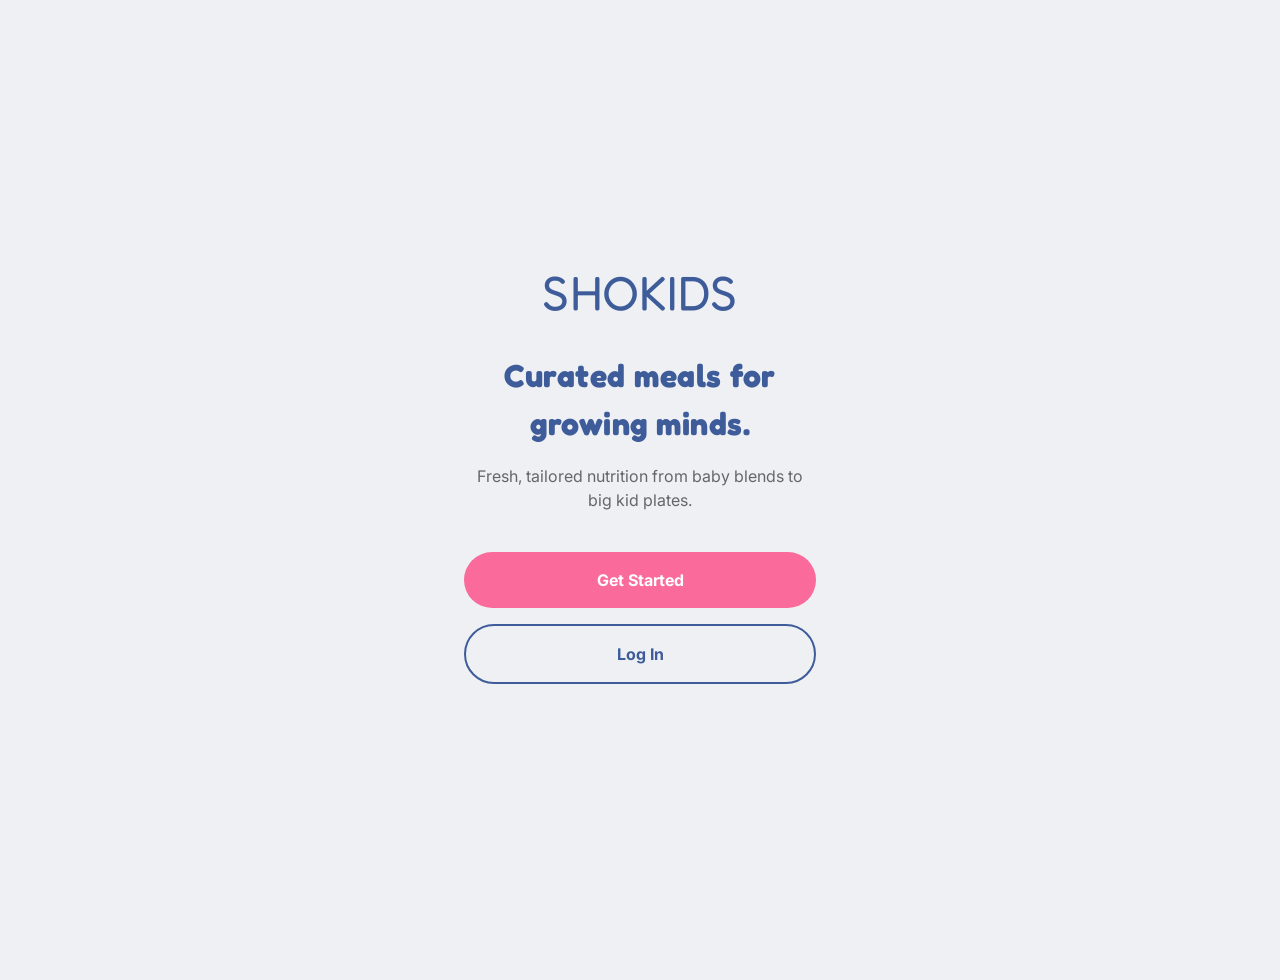
==== index.html @ 90c455b5 "ShoKids beta" ====
<!DOCTYPE html>
<html lang="en">

<head>
    <meta charset="UTF-8">
    <meta name="viewport" content="width=device-width, initial-scale=1.0">
    <title>shokids | Welcome</title>
    <link rel="stylesheet" href="css/styles.css">
</head>

<body>
    <div class="layout-wrapper"
        style="align-items: center; justify-content: center; min-height: 100vh; text-align: center;">
        <div class="main-content" style="max-width: 400px; padding: 40px 24px;">
            <div class="logo" style="margin-bottom: 24px;">SHOKIDS</div>
            <h1 style="font-size: 2rem; margin-bottom: 16px; color: var(--brand-blue);">Curated meals for growing minds.
            </h1>
            <p style="color: var(--text-muted); margin-bottom: 40px;">Fresh, tailored nutrition from baby blends to big
                kid plates.</p>

            <a href="onboarding.html" class="btn btn-pink" style="margin-bottom: 16px;">Get Started</a>
            <a href="profile.html" class="btn btn-outline">Log In</a>
        </div>
    </div>
</body>

</html>
---- css/styles.css ----
@import url('https://fonts.googleapis.com/css2?family=Fredoka+One&family=Inter:wght@400;600;700&display=swap');

:root {
    --brand-pink: #FA6B9B;
    --brand-blue: #3E5C9A;
    --bg-main: #EEF0F4;
    --bg-card: #FFFFFF;
    --text-main: #191414;
    --text-muted: #666666;
}

* {
    box-sizing: border-box;
    margin: 0;
    padding: 0;
}

body {
    font-family: 'Inter', sans-serif;
    background-color: var(--bg-main);
    color: var(--text-main);
    line-height: 1.5;
    -webkit-font-smoothing: antialiased;
    padding-bottom: 80px;
}

h1,
h2,
h3,
.logo {
    font-family: 'Fredoka One', cursive;
    letter-spacing: 0.5px;
}

.logo {
    font-size: 3rem;
    color: var(--brand-blue);
}

.layout-wrapper {
    display: flex;
    flex-direction: column;
    min-height: 100vh;
}

.main-content {
    flex: 1;
    padding: 24px;
}

.btn {
    display: inline-block;
    width: 100%;
    padding: 16px 32px;
    border: none;
    border-radius: 500px;
    background-color: var(--brand-blue);
    color: #ffffff;
    font-family: 'Inter', sans-serif;
    font-size: 1rem;
    font-weight: 700;
    text-align: center;
    text-decoration: none;
    cursor: pointer;
    transition: transform 0.1s;
}

.btn:active {
    transform: scale(0.96);
}

.btn-pink {
    background-color: var(--brand-pink);
    color: white;
}

.btn-outline {
    background-color: transparent;
    color: var(--brand-blue);
    border: 2px solid var(--brand-blue);
}

.btn-danger {
    background-color: transparent;
    color: #e74c3c;
    border: 2px solid #e74c3c;
}

.form-section {
    margin-bottom: 40px;
}

.form-section h3 {
    margin-bottom: 16px;
    font-size: 1.2rem;
}

.grid-select {
    display: grid;
    grid-template-columns: 1fr;
    gap: 12px;
}

.grid-select.multi {
    grid-template-columns: 1fr 1fr;
}

input[type="radio"],
input[type="checkbox"] {
    display: none;
}

.card-label {
    display: flex;
    flex-direction: column;
    padding: 20px;
    border-radius: 12px;
    background: var(--bg-card);
    border: 2px solid transparent;
    cursor: pointer;
    transition: all 0.2s;
}

.card-label span {
    font-weight: 700;
    font-size: 1.1rem;
}

.card-label small {
    color: var(--text-muted);
    font-size: 0.85rem;
    margin-top: 4px;
}

input[type="radio"]:checked+.card-label,
input[type="checkbox"]:checked+.card-label {
    background: var(--brand-pink);
    color: white;
    border-color: var(--brand-pink);
}

input[type="radio"]:checked+.card-label small,
input[type="checkbox"]:checked+.card-label small {
    color: #ffe6f0;
}

.search-bar {
    width: 100%;
    padding: 16px 20px;
    border-radius: 500px;
    border: none;
    background: var(--bg-card);
    font-family: 'Inter', sans-serif;
    font-size: 1rem;
    margin-bottom: 24px;
    outline: none;
    box-shadow: 0 4px 12px rgba(0, 0, 0, 0.03);
}

.search-bar:focus {
    box-shadow: 0 0 0 2px var(--brand-blue);
}

.shop-grid {
    display: grid;
    grid-template-columns: 1fr 1fr;
    gap: 16px;
    padding-bottom: 100px;
}

.meal-card {
    display: flex;
    flex-direction: column;
    cursor: pointer;
    background: var(--bg-card);
    border-radius: 16px;
    padding: 12px;
    box-shadow: 0 4px 12px rgba(0, 0, 0, 0.03);
}

.meal-art {
    width: 100%;
    aspect-ratio: 1;
    border-radius: 12px;
    margin-bottom: 12px;
}

.meal-info h4 {
    font-family: 'Inter', sans-serif;
    font-size: 1rem;
    font-weight: 600;
    margin-bottom: 4px;
    line-height: 1.2;
}

.meal-info p {
    color: var(--brand-blue);
    font-size: 0.9rem;
    font-weight: 700;
    margin-bottom: 12px;
}

.add-btn {
    background: var(--brand-pink);
    color: white;
    border: none;
    border-radius: 500px;
    padding: 8px 16px;
    font-weight: 700;
    cursor: pointer;
    width: 100%;
    z-index: 2;
}

.floating-cart {
    position: fixed;
    bottom: 80px;
    left: 24px;
    right: 24px;
    background: var(--brand-blue);
    color: white;
    padding: 16px 24px;
    display: none;
    justify-content: space-between;
    align-items: center;
    border-radius: 16px;
    z-index: 1000;
    box-shadow: 0 8px 24px rgba(62, 92, 154, 0.4);
}

.floating-cart.active {
    display: flex;
}

.floating-cart .btn {
    width: auto;
    padding: 10px 24px;
    background: var(--brand-pink);
    color: white;
}

.bottom-nav {
    position: fixed;
    bottom: 0;
    left: 0;
    right: 0;
    background: var(--bg-card);
    border-top: 1px solid #eaeaea;
    display: flex;
    justify-content: space-around;
    padding: 16px;
    z-index: 999;
}

.nav-link {
    text-decoration: none;
    color: var(--text-muted);
    font-weight: 600;
    font-size: 0.9rem;
    display: flex;
    flex-direction: column;
    align-items: center;
}

.nav-link.active {
    color: var(--brand-blue);
}

.status-box {
    background: var(--bg-card);
    padding: 24px;
    border-radius: 16px;
    margin-bottom: 24px;
    border-left: 6px solid var(--brand-pink);
    box-shadow: 0 4px 12px rgba(0, 0, 0, 0.03);
}

.empty-state {
    text-align: center;
    padding: 40px 20px;
    color: var(--text-muted);
}

.settings-list {
    display: flex;
    flex-direction: column;
    gap: 16px;
}

.settings-item {
    display: flex;
    justify-content: space-between;
    align-items: center;
    background: var(--bg-card);
    padding: 20px;
    border-radius: 16px;
    text-decoration: none;
    color: var(--text-main);
    transition: transform 0.1s;
    box-shadow: 0 4px 12px rgba(0, 0, 0, 0.03);
}

.settings-item:active {
    transform: scale(0.98);
}

.settings-info h4 {
    font-family: 'Inter', sans-serif;
    font-size: 1.1rem;
    margin-bottom: 4px;
}

.settings-info p {
    color: var(--text-muted);
    font-size: 0.9rem;
}

.modal-overlay {
    position: fixed;
    top: 0;
    left: 0;
    right: 0;
    bottom: 0;
    background: rgba(0, 0, 0, 0.6);
    display: none;
    justify-content: center;
    align-items: flex-end;
    z-index: 2000;
}

.modal-overlay.active {
    display: flex;
}

.modal-content {
    background: var(--bg-main);
    width: 100%;
    max-width: 600px;
    border-top-left-radius: 24px;
    border-top-right-radius: 24px;
    padding: 32px 24px;
    position: relative;
    animation: slideUp 0.3s ease-out;
}

@keyframes slideUp {
    from {
        transform: translateY(100%);
    }

    to {
        transform: translateY(0);
    }
}

.close-modal {
    position: absolute;
    top: 16px;
    right: 24px;
    font-size: 2rem;
    font-weight: bold;
    background: none;
    border: none;
    cursor: pointer;
    color: var(--text-muted);
}

.modal-art-large {
    width: 120px;
    height: 120px;
    border-radius: 16px;
    margin: 0 auto 24px auto;
}

.modal-badge {
    display: inline-block;
    background: var(--brand-pink);
    color: white;
    padding: 4px 12px;
    border-radius: 500px;
    font-size: 0.8rem;
    font-weight: 700;
    margin-bottom: 12px;
}

@media (min-width: 768px) {
    .layout-wrapper {
        flex-direction: row;
        max-width: 1200px;
        margin: 0 auto;
        padding-top: 40px;
        gap: 40px;
    }

    .sidebar {
        width: 300px;
        position: sticky;
        top: 40px;
        height: fit-content;
    }

    .main-content {
        padding: 0;
    }

    .grid-select {
        grid-template-columns: repeat(3, 1fr);
    }

    .grid-select.multi {
        grid-template-columns: repeat(4, 1fr);
    }

    .shop-grid {
        grid-template-columns: repeat(4, 1fr);
    }

    .floating-cart {
        left: 340px;
        max-width: 860px;
        bottom: 100px;
    }

    .bottom-nav {
        left: 340px;
        max-width: 860px;
        bottom: 24px;
        border: 1px solid #eaeaea;
        border-radius: 500px;
    }

    .modal-overlay {
        align-items: center;
    }

    .modal-content {
        border-radius: 24px;
    }
}
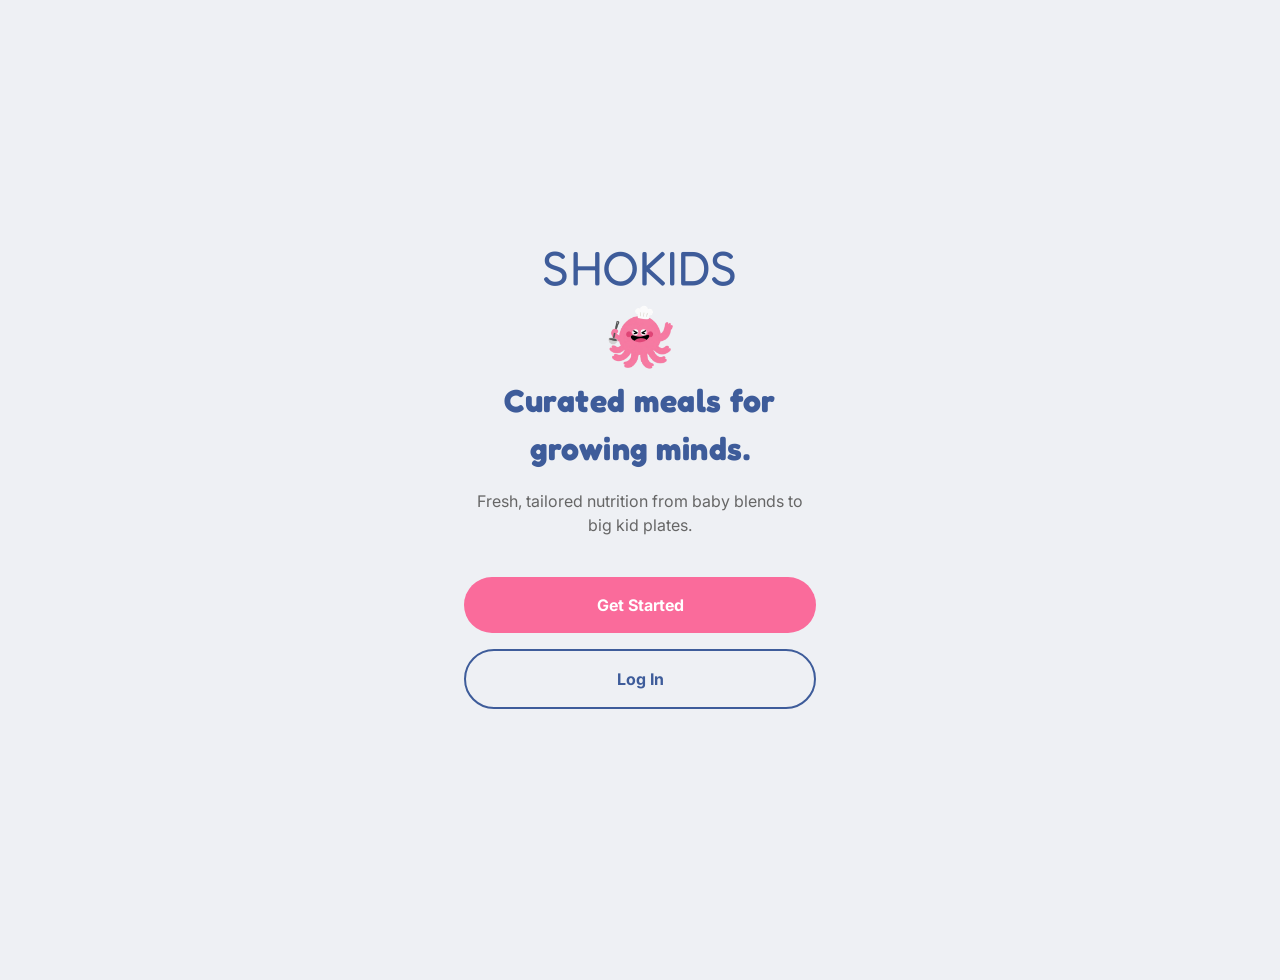
==== commit 97d001a0: "mascot, img" ====
--- a/index.html
+++ b/index.html
@@ -12,7 +12,10 @@
     <div class="layout-wrapper"
         style="align-items: center; justify-content: center; min-height: 100vh; text-align: center;">
         <div class="main-content" style="max-width: 400px; padding: 40px 24px;">
-            <div class="logo" style="margin-bottom: 24px;">SHOKIDS</div>
+            <div style="margin-bottom: 0;" class="header-branding">
+                <div class="logo">SHOKIDS</div>
+            </div>
+            <img src="images/cook.png" alt="Mascot" class="mascot-img">
             <h1 style="font-size: 2rem; margin-bottom: 16px; color: var(--brand-blue);">Curated meals for growing minds.
             </h1>
             <p style="color: var(--text-muted); margin-bottom: 40px;">Fresh, tailored nutrition from baby blends to big
--- a/css/styles.css
+++ b/css/styles.css
@@ -35,6 +35,26 @@
 .logo {
     font-size: 3rem;
     color: var(--brand-blue);
+}
+
+.header-branding {
+    display: flex;
+    align-items: center;
+    justify-content: center;
+    gap: 16px;
+    margin-bottom: 24px;
+    margin-top: 36px;
+}
+
+
+.header-branding.centered {
+    justify-content: center;
+}
+
+.mascot-img {
+    width: 80px; 
+    height: auto;
+    object-fit: contain;
 }
 
 .layout-wrapper {
@@ -183,6 +203,19 @@
     aspect-ratio: 1;
     border-radius: 12px;
     margin-bottom: 12px;
+    object-fit: cover;
+    display: block;
+    background-color: var(--bg-main);
+}
+
+.modal-art-large {
+    width: 120px;
+    height: 120px;
+    border-radius: 16px;
+    margin: 0 auto 24px auto;
+    object-fit: cover;
+    display: block;
+    background-color: var(--bg-main); 
 }
 
 .meal-info h4 {
@@ -399,6 +432,14 @@
         height: fit-content;
     }
 
+    .header-branding{
+        margin-top: 0;
+    }
+
+    .sidebar .header-branding {
+        justify-content: flex-start; 
+    }
+
     .main-content {
         padding: 0;
     }
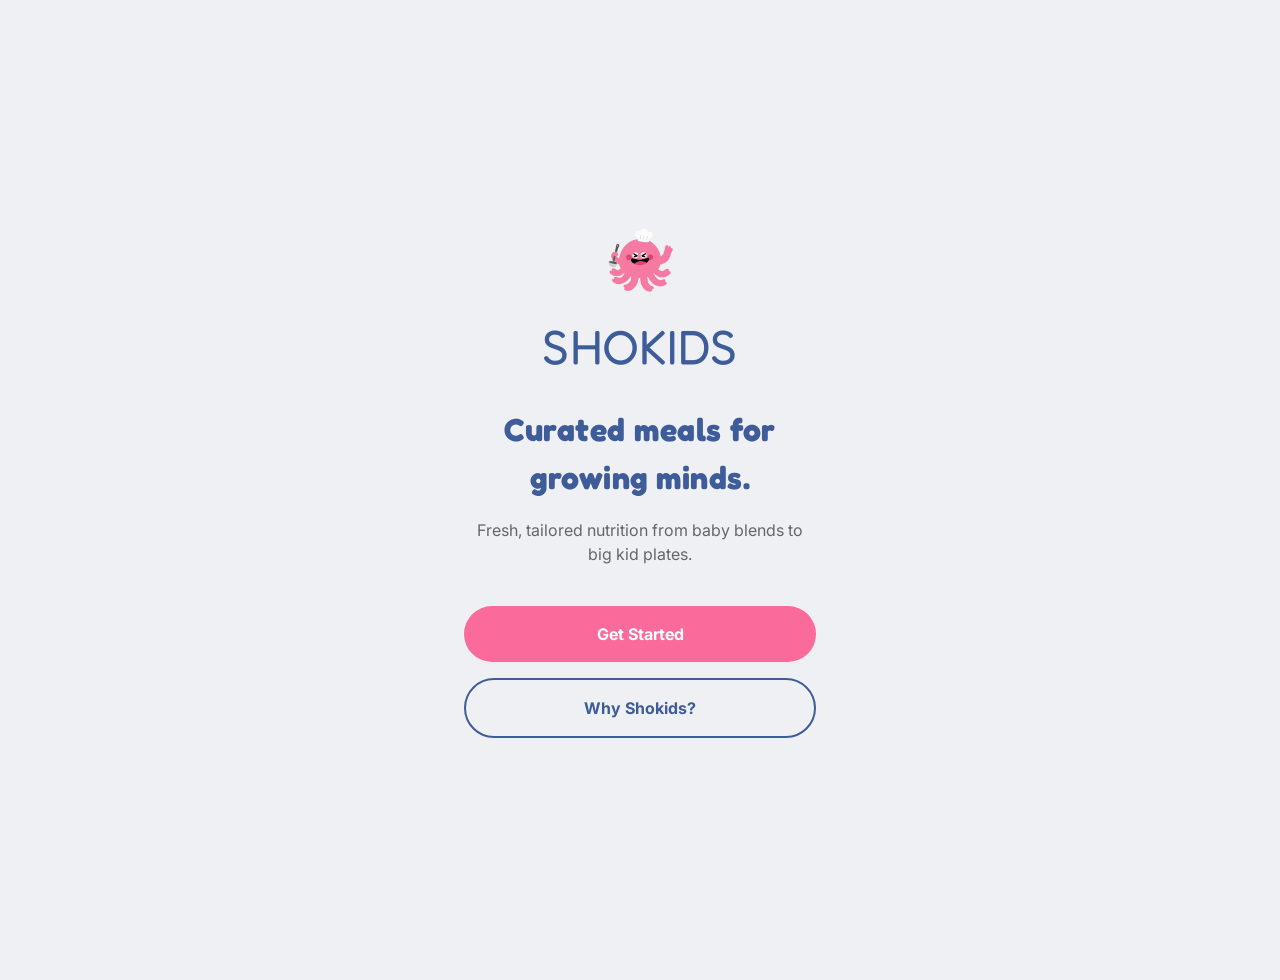
==== commit 5bc4b5cc: "edit" ====
--- a/index.html
+++ b/index.html
@@ -4,7 +4,7 @@
 <head>
     <meta charset="UTF-8">
     <meta name="viewport" content="width=device-width, initial-scale=1.0">
-    <title>shokids | Welcome</title>
+    <title>SHOKIDS | Welcome</title>
     <link rel="stylesheet" href="css/styles.css">
 </head>
 
@@ -12,17 +12,19 @@
     <div class="layout-wrapper"
         style="align-items: center; justify-content: center; min-height: 100vh; text-align: center;">
         <div class="main-content" style="max-width: 400px; padding: 40px 24px;">
-            <div style="margin-bottom: 0;" class="header-branding">
-                <div class="logo">SHOKIDS</div>
+
+            <div class="header-branding" style="flex-direction: column;">
+                <img src="images/cook.png" alt="Chef Octopus" class="mascot-img">
+                <div class="logo" >SHOKIDS</div>
             </div>
-            <img src="images/cook.png" alt="Mascot" class="mascot-img">
+
             <h1 style="font-size: 2rem; margin-bottom: 16px; color: var(--brand-blue);">Curated meals for growing minds.
             </h1>
             <p style="color: var(--text-muted); margin-bottom: 40px;">Fresh, tailored nutrition from baby blends to big
                 kid plates.</p>
 
             <a href="onboarding.html" class="btn btn-pink" style="margin-bottom: 16px;">Get Started</a>
-            <a href="profile.html" class="btn btn-outline">Log In</a>
+            <a href="about.html" class="btn btn-outline">Why Shokids?</a>
         </div>
     </div>
 </body>
--- a/css/styles.css
+++ b/css/styles.css
@@ -43,16 +43,11 @@
     justify-content: center;
     gap: 16px;
     margin-bottom: 24px;
-    margin-top: 36px;
-}
-
-
-.header-branding.centered {
-    justify-content: center;
+    margin-top: 24px;
 }
 
 .mascot-img {
-    width: 80px; 
+    width: 80px;
     height: auto;
     object-fit: contain;
 }
@@ -208,16 +203,6 @@
     background-color: var(--bg-main);
 }
 
-.modal-art-large {
-    width: 120px;
-    height: 120px;
-    border-radius: 16px;
-    margin: 0 auto 24px auto;
-    object-fit: cover;
-    display: block;
-    background-color: var(--bg-main); 
-}
-
 .meal-info h4 {
     font-family: 'Inter', sans-serif;
     font-size: 1rem;
@@ -254,8 +239,8 @@
     color: white;
     padding: 16px 24px;
     display: none;
-    justify-content: space-between;
-    align-items: center;
+    flex-direction: column;
+    gap: 12px;
     border-radius: 16px;
     z-index: 1000;
     box-shadow: 0 8px 24px rgba(62, 92, 154, 0.4);
@@ -263,6 +248,13 @@
 
 .floating-cart.active {
     display: flex;
+}
+
+.cart-bottom-row {
+    display: flex;
+    justify-content: space-between;
+    align-items: center;
+    width: 100%;
 }
 
 .floating-cart .btn {
@@ -272,6 +264,25 @@
     color: white;
 }
 
+.discount-banner {
+    display: flex;
+    align-items: center;
+    gap: 10px;
+    background: rgba(255, 255, 255, 0.15);
+    padding: 10px;
+    border-radius: 8px;
+    font-size: 0.85rem;
+    font-weight: 600;
+    cursor: pointer;
+}
+
+.discount-banner input {
+    display: block;
+    width: 18px;
+    height: 18px;
+    cursor: pointer;
+}
+
 .bottom-nav {
     position: fixed;
     bottom: 0;
@@ -289,10 +300,11 @@
     text-decoration: none;
     color: var(--text-muted);
     font-weight: 600;
-    font-size: 0.9rem;
+    font-size: 0.75rem;
     display: flex;
     flex-direction: column;
     align-items: center;
+    text-align: center;
 }
 
 .nav-link.active {
@@ -346,6 +358,12 @@
 .settings-info p {
     color: var(--text-muted);
     font-size: 0.9rem;
+}
+
+.arrow {
+    font-size: 1.5rem;
+    color: #b3b3b3;
+    font-family: 'Fredoka One', cursive;
 }
 
 .modal-overlay {
@@ -403,6 +421,9 @@
     height: 120px;
     border-radius: 16px;
     margin: 0 auto 24px auto;
+    object-fit: cover;
+    display: block;
+    background-color: var(--bg-main);
 }
 
 .modal-badge {
@@ -416,6 +437,25 @@
     margin-bottom: 12px;
 }
 
+.info-card {
+    background: var(--bg-card);
+    padding: 24px;
+    border-radius: 16px;
+    margin-bottom: 20px;
+    box-shadow: 0 4px 12px rgba(0, 0, 0, 0.03);
+}
+
+.info-card h4 {
+    color: var(--brand-blue);
+    font-size: 1.1rem;
+    margin-bottom: 8px;
+}
+
+.info-card p {
+    color: var(--text-muted);
+    font-size: 0.95rem;
+}
+
 @media (min-width: 768px) {
     .layout-wrapper {
         flex-direction: row;
@@ -432,12 +472,9 @@
         height: fit-content;
     }
 
-    .header-branding{
-        margin-top: 0;
-    }
-
     .sidebar .header-branding {
-        justify-content: flex-start; 
+        justify-content: flex-start;
+        margin-top: 0px;
     }
 
     .main-content {
@@ -457,17 +494,26 @@
     }
 
     .floating-cart {
-        left: 340px;
-        max-width: 860px;
-        bottom: 100px;
+        left: 50%;
+        right: auto;
+        transform: translateX(-50%);
+        width: 500px;
+        bottom: 90px;
     }
 
     .bottom-nav {
-        left: 340px;
-        max-width: 860px;
+        left: 50%;
+        right: auto;
+        transform: translateX(-50%);
+        width: 500px;
         bottom: 24px;
         border: 1px solid #eaeaea;
         border-radius: 500px;
+        box-shadow: 0 8px 24px rgba(0, 0, 0, 0.06);
+    }
+
+    .nav-link {
+        font-size: 0.85rem;
     }
 
     .modal-overlay {
